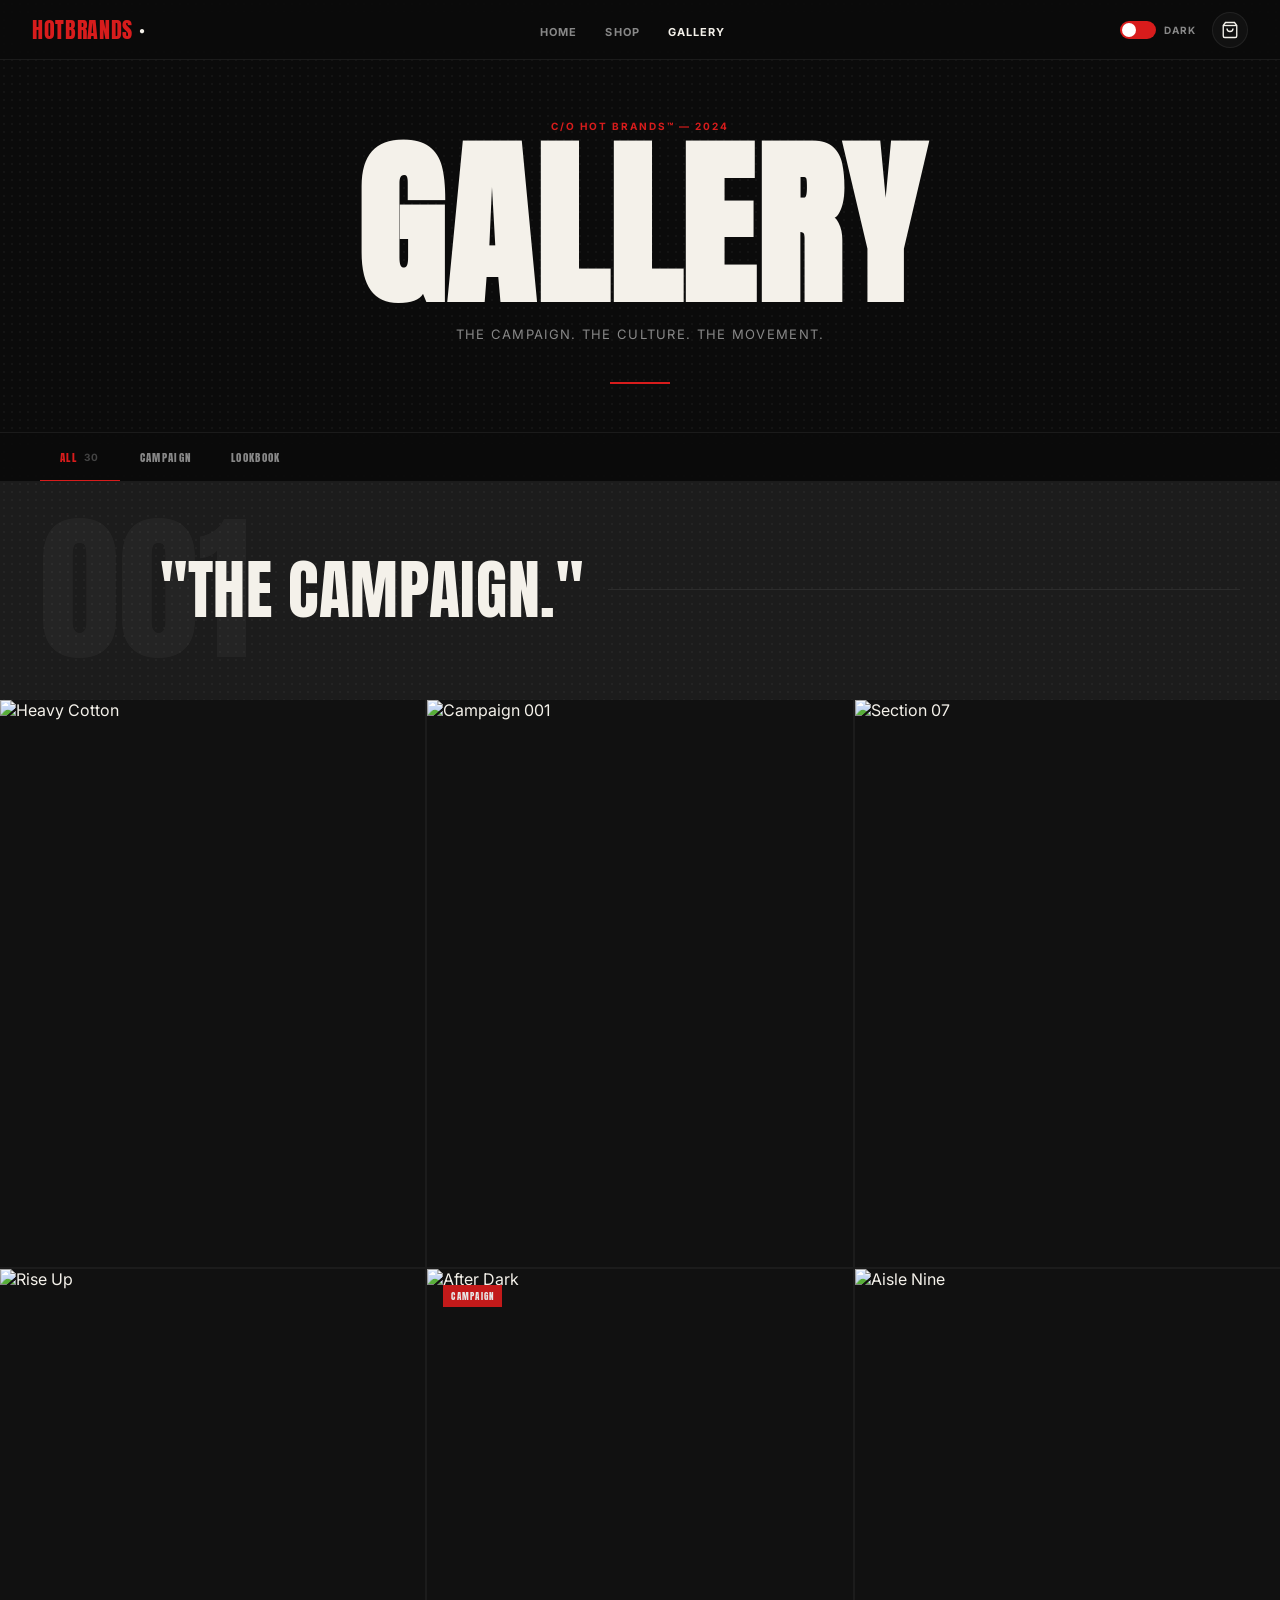
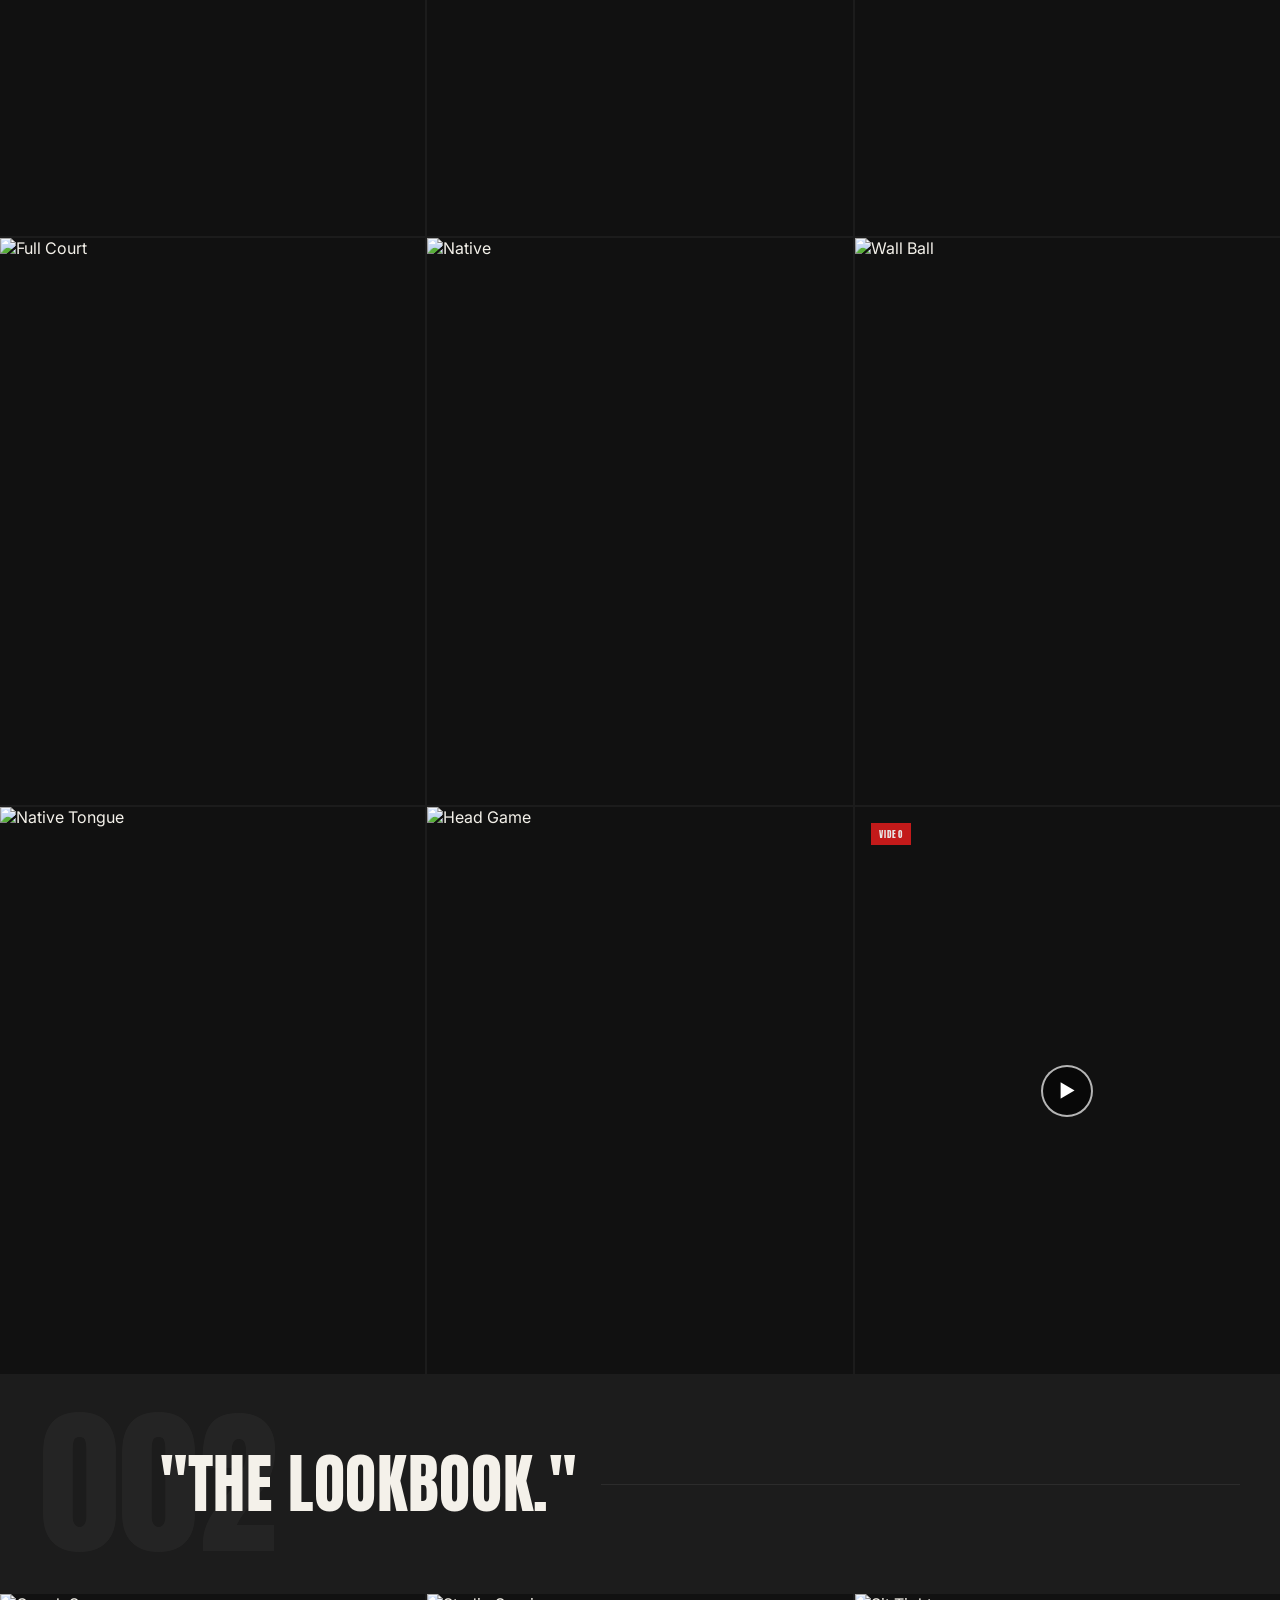
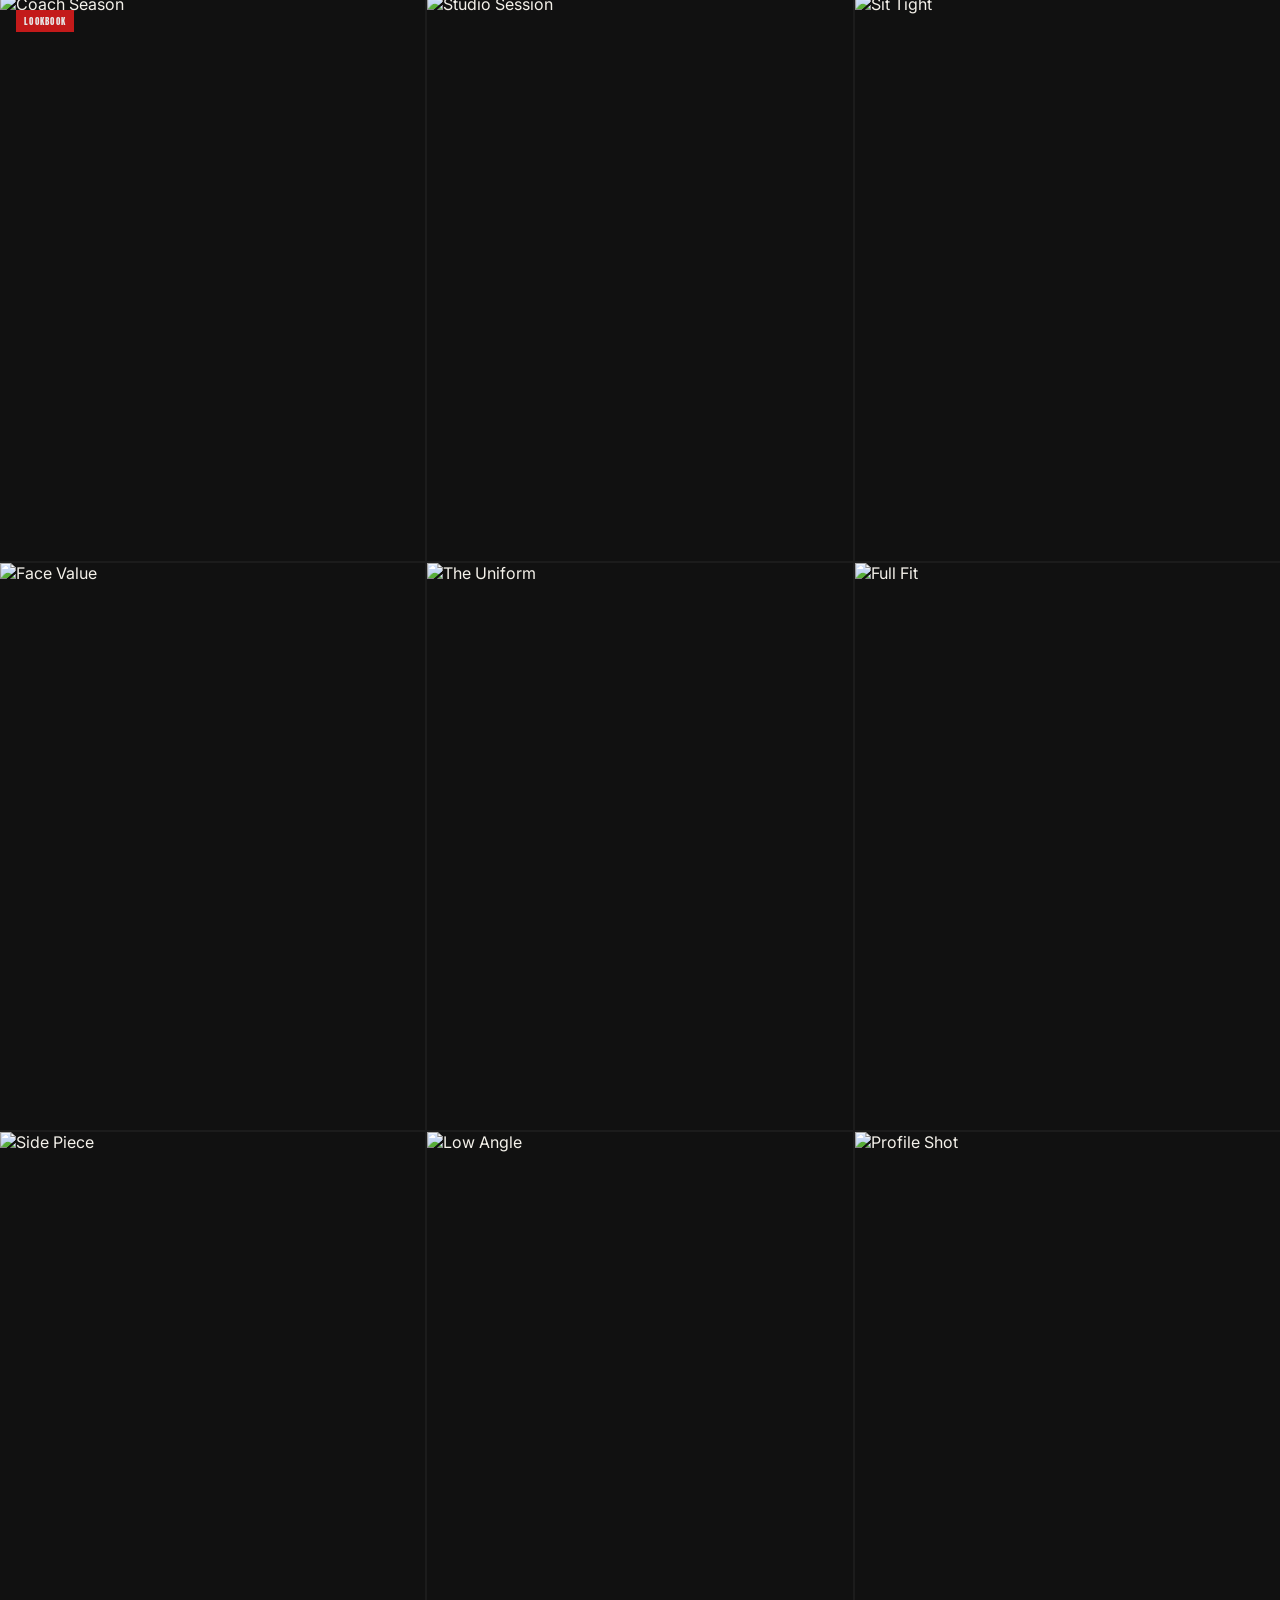
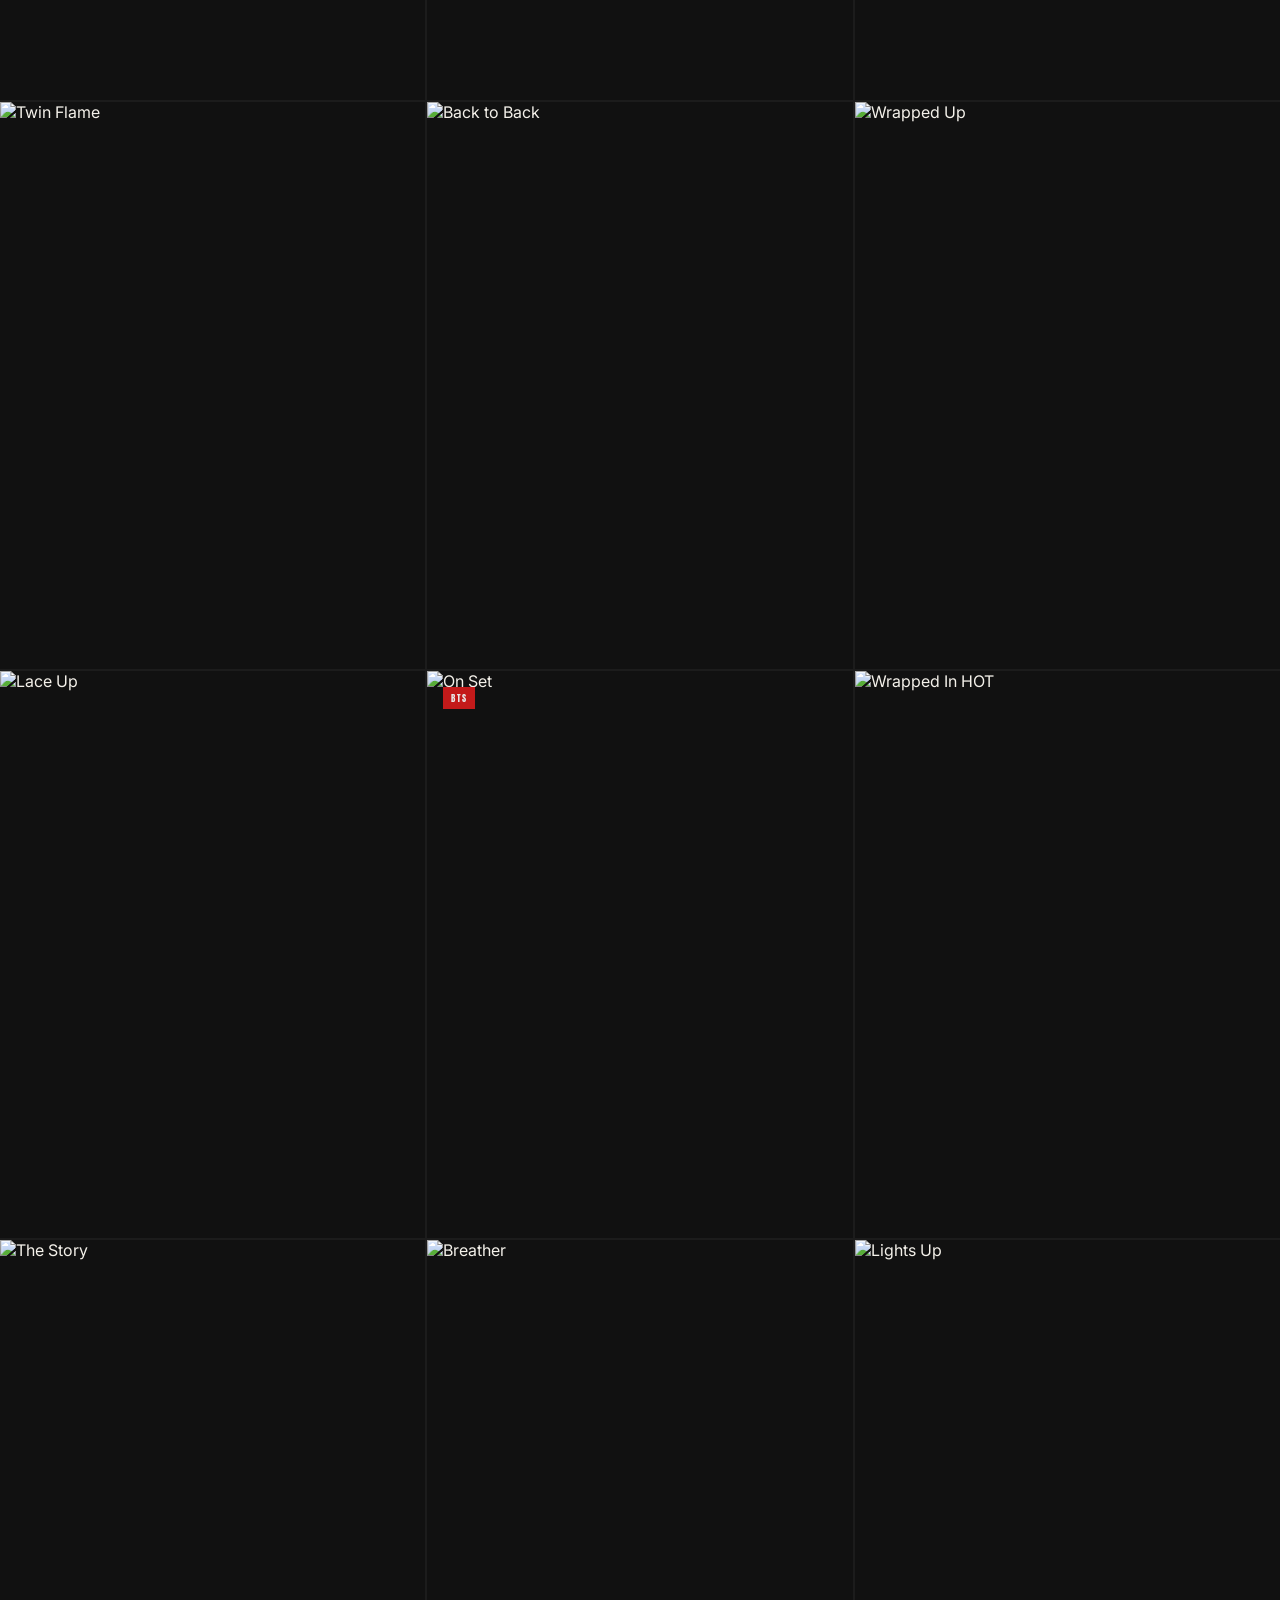
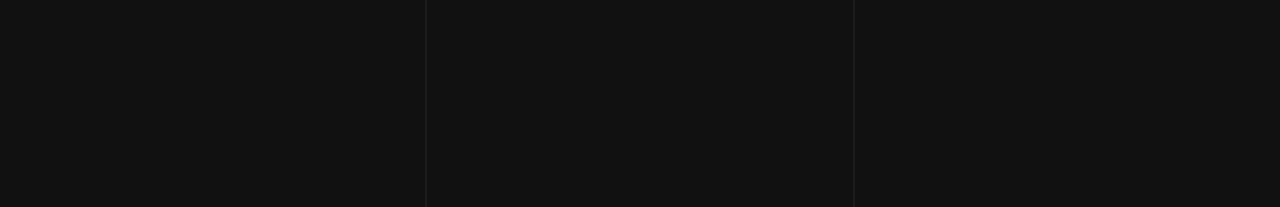
==== gallery.html @ 0e4c07bc "SRC FILES" ====
<!DOCTYPE html>
<html lang="en">
<head>
<meta charset="UTF-8">
<meta name="viewport" content="width=device-width, initial-scale=1.0">
<title>HOT BRANDS™ — Gallery</title>
<link rel="preconnect" href="https://fonts.googleapis.com">
<link href="https://fonts.googleapis.com/css2?family=Anton&family=Inter:wght@400;700;900&display=swap" rel="stylesheet">
<link rel="stylesheet" href="gallery.css">
</head>
<body data-theme="dark">

<!-- ── NAV ── -->
<nav>
  <a class="nav-logo" href="home.html">HOTBRANDS <span>●</span></a>
  <ul class="nav-links">
    <li><a href="home.html">Home</a></li>
    <li><a href="home.html" id="navShopLink">Shop</a></li>
    <li><a href="gallery.html" class="active">Gallery</a></li>
    <!-- <li><a href="about.html">About</a></li> -->
  </ul>
  <div class="nav-right">
    <div class="theme-toggle" id="themeToggle">
      <div class="toggle-track"><div class="toggle-thumb"></div></div>
      <span id="toggleLabel">DARK</span>
    </div>
    <div class="cart-btn" id="cartBtn">
      <svg width="18" height="18" viewBox="0 0 24 24" fill="none" stroke="currentColor" stroke-width="1.8"><path d="M6 2L3 6v14a2 2 0 002 2h14a2 2 0 002-2V6l-3-4z"/><line x1="3" y1="6" x2="21" y2="6"/><path d="M16 10a4 4 0 01-8 0"/></svg>
      <span class="cart-count" style="display:none;">0</span>
    </div>
  </div>
</nav>

<!-- ── CART ── -->
<div class="cart-overlay" id="cartOverlay"></div>
<div class="cart-drawer" id="cartDrawer">
  <div class="cart-head">
    <div>
      <div class="cart-greeting">Your Cart.</div>
      <div class="cart-subtitle">c/o HOT BRANDS™</div>
    </div>
    <button class="cart-close">✕</button>
  </div>
  <div class="cart-items"></div>
  <div class="cart-footer" style="display:none;">
    <div class="cart-total-row">
      <span class="cart-total-label">Total</span>
      <span class="cart-total-amount">₦0</span>
    </div>
    <button class="cart-cta cart-cta-primary" id="cartCheckout">Proceed to Checkout</button>
    <button class="cart-cta cart-cta-wa" id="cartWhatsapp">
      <svg width="14" height="14" viewBox="0 0 24 24"><path fill="#25D366" d="M17.472 14.382c-.297-.149-1.758-.867-2.03-.967-.273-.099-.471-.148-.67.15-.197.297-.767.966-.94 1.164-.173.199-.347.223-.644.075-.297-.15-1.255-.463-2.39-1.475-.883-.788-1.48-1.761-1.653-2.059-.173-.297-.018-.458.13-.606.134-.133.298-.347.446-.52.149-.174.198-.298.298-.497.099-.198.05-.371-.025-.52-.075-.149-.669-1.612-.916-2.207-.242-.579-.487-.5-.669-.51-.173-.008-.371-.01-.57-.01-.198 0-.52.074-.792.372-.272.297-1.04 1.016-1.04 2.479 0 1.462 1.065 2.875 1.213 3.074.149.198 2.096 3.2 5.077 4.487.709.306 1.262.489 1.694.625.712.227 1.36.195 1.871.118.571-.085 1.758-.719 2.006-1.413.248-.694.248-1.289.173-1.413-.074-.124-.272-.198-.57-.347m-5.421 7.403h-.004a9.87 9.87 0 01-5.031-1.378l-.361-.214-3.741.982.998-3.648-.235-.374a9.86 9.86 0 01-1.51-5.26c.001-5.45 4.436-9.884 9.888-9.884 2.64 0 5.122 1.03 6.988 2.898a9.825 9.825 0 012.893 6.994c-.003 5.45-4.437 9.884-9.885 9.884m8.413-18.297A11.815 11.815 0 0012.05 0C5.495 0 .16 5.335.157 11.892c0 2.096.547 4.142 1.588 5.945L.057 24l6.305-1.654a11.882 11.882 0 005.683 1.448h.005c6.554 0 11.89-5.335 11.893-11.893a11.821 11.821 0 00-3.48-8.413Z"/></svg>
      Order via WhatsApp
    </button>
  </div>
</div>

<!-- ── GALLERY HEADER ── -->
<header class="gal-header">
  <div class="gh-kicker">c/o HOT BRANDS™ — 2024</div>
  <h1 class="gh-title">GALLERY</h1>
  <p class="gh-sub">The campaign. The culture. The movement.</p>
  <div class="gh-rule"></div>
</header>

<!-- ── FILTER BAR ── -->
<div class="gal-filters">
  <button class="gf active" data-cat="all">All <span class="gf-count" id="countAll"></span></button>
  <button class="gf" data-cat="campaign">Campaign</button>
  <button class="gf" data-cat="lookbook">Lookbook</button>
  <!-- <button class="gf" data-cat="bts">Behind The Brand</button> -->
</div>

<!-- ── GRID ── -->
<div class="gal-grid" id="galGrid"></div>

<!-- ── EDITORIAL TEXT BREAK (injected between sections by JS) ── -->
<template id="tplBreak">
  <div class="gal-break">
    <span class="gb-num"></span>
    <span class="gb-text"></span>
    <div class="gb-line"></div>
  </div>
</template>

<!-- ── LIGHTBOX ── -->
<div class="lightbox" id="lightbox">
  <button class="lb-close" id="lbClose">✕</button>
  <div class="lb-media" id="lbMedia"></div>
  <div class="lb-info">
    <div class="lb-caption" id="lbCaption"></div>
    <div class="lb-sub" id="lbSub"></div>
  </div>
  <button class="lb-prev" id="lbPrev">←</button>
  <button class="lb-next" id="lbNext">→</button>
</div>

<script src="https://cdn.jsdelivr.net/npm/@supabase/supabase-js@2/dist/umd/supabase.min.js"></script>
<script src="supabase.js"></script>
<script src="cart.js"></script>
<script src="gallery.js"></script>
</body>
</html>
---- gallery.css ----
/* HOT BRANDS™ — Gallery Styles */

:root{
  --red:#D81C1C;
  --red-dark:#A91414;
  --black:#0B0B0B;
  --bone:#F4F1EA;
  --t:420ms cubic-bezier(.65,0,.35,1);
}
[data-theme="dark"]{
  --bg:#0B0B0B;
  --card:#111111;
  --card-border:rgba(255,255,255,0.07);
  --nav-bg:rgba(11,11,11,0.92);
  --text:#F4F1EA;
  --sub:#888;
  --muted:#444;
  --grip-dot:rgba(255,255,255,0.04);
}
[data-theme="light"]{
  --bg:#F4F1EA;
  --card:#ffffff;
  --card-border:rgba(0,0,0,0.09);
  --nav-bg:rgba(244,241,234,0.92);
  --text:#111;
  --sub:#666;
  --muted:#bbb;
  --grip-dot:rgba(0,0,0,0.05);
}
*{box-sizing:border-box;margin:0;padding:0;}
html{scroll-behavior:smooth;}
body{
  font-family:'Inter',sans-serif;
  background:var(--bg);
  color:var(--text);
  min-height:100vh;
  transition:background var(--t),color var(--t);
  overflow-x:hidden;
}
body::before{
  content:"";
  position:fixed;inset:0;pointer-events:none;z-index:0;
  background-image:radial-gradient(var(--grip-dot) 1px,transparent 1.5px);
  background-size:8px 8px;
}

/* ── NAV (same system as home.css) ── */
nav{
  position:fixed;top:0;left:0;right:0;z-index:100;
  height:60px;
  background:var(--nav-bg);
  backdrop-filter:blur(12px);
  border-bottom:1px solid var(--card-border);
  display:flex;align-items:center;justify-content:space-between;
  padding:0 32px;
  transition:background var(--t);
}
.nav-logo{
  font-family:'Anton',sans-serif;
  font-size:22px;color:var(--red);
  letter-spacing:.03em;text-decoration:none;
  display:flex;align-items:center;gap:6px;
}
.nav-logo span{color:var(--text);font-size:10px;}
.nav-links{
  display:flex;gap:28px;align-items:center;
  list-style:none;
}
.nav-links a{
  font-size:11px;font-weight:700;letter-spacing:.1em;
  text-transform:uppercase;color:var(--sub);
  text-decoration:none;cursor:pointer;transition:color 180ms;
}
.nav-links a:hover,.nav-links a.active{color:var(--text);}
.nav-right{display:flex;align-items:center;gap:16px;}
.theme-toggle{
  display:flex;align-items:center;gap:8px;cursor:pointer;
  font-size:10px;font-weight:700;letter-spacing:.1em;text-transform:uppercase;
  color:var(--sub);user-select:none;
}
.toggle-track{
  width:36px;height:18px;border-radius:999px;
  background:var(--red);position:relative;
}
.toggle-thumb{
  width:14px;height:14px;border-radius:50%;
  background:#fff;position:absolute;top:2px;left:2px;
  transition:left var(--t);
}
[data-theme="light"] .toggle-thumb{left:20px;background:#0B0B0B;}
.cart-btn{
  width:36px;height:36px;border-radius:50%;
  background:var(--card);border:1px solid var(--card-border);
  display:flex;align-items:center;justify-content:center;
  cursor:pointer;color:var(--text);position:relative;
}
.cart-count{
  position:absolute;top:-4px;right:-4px;
  width:16px;height:16px;border-radius:50%;
  background:var(--red);color:#fff;font-size:9px;font-weight:700;
  display:flex;align-items:center;justify-content:center;
}

/* ── CART DRAWER ── */
.cart-overlay{
  position:fixed;inset:0;z-index:200;
  background:rgba(0,0,0,0.65);
  opacity:0;pointer-events:none;
  transition:opacity 350ms ease;
}
.cart-overlay.open{opacity:1;pointer-events:auto;}
.cart-drawer{
  position:fixed;top:0;right:0;bottom:0;z-index:201;
  width:min(420px,100vw);
  background:var(--card);
  border-left:1px solid var(--card-border);
  transform:translateX(100%);
  transition:transform 380ms cubic-bezier(.65,0,.35,1);
  display:flex;flex-direction:column;
  transition:transform 380ms cubic-bezier(.65,0,.35,1),background 400ms,border-color 400ms;
}
.cart-drawer.open{transform:translateX(0);}
.cart-head{
  padding:24px 24px 20px;
  border-bottom:1px solid var(--card-border);
  display:flex;align-items:flex-start;justify-content:space-between;
  flex-shrink:0;
}
.cart-greeting{
  font-family:'Anton',sans-serif;font-size:28px;
  letter-spacing:.02em;color:var(--text);line-height:1;
}
.cart-subtitle{
  font-size:9px;font-weight:700;letter-spacing:.14em;
  text-transform:uppercase;color:var(--sub);margin-top:4px;
}
.cart-close{
  background:none;border:1px solid var(--card-border);
  color:var(--text);width:32px;height:32px;flex-shrink:0;
  cursor:pointer;font-size:12px;display:flex;align-items:center;justify-content:center;
  transition:border-color 180ms,color 180ms;
}
.cart-close:hover{border-color:var(--red);color:var(--red);}
.cart-items{flex:1;overflow-y:auto;padding:12px 24px;}
.cart-empty{
  display:flex;flex-direction:column;align-items:center;
  justify-content:center;height:100%;min-height:220px;gap:12px;text-align:center;
}
.cart-empty-icon{font-size:36px;color:var(--sub);opacity:.35;}
.cart-empty-text{font-size:13px;color:var(--sub);line-height:1.7;}
.cart-item{
  display:flex;align-items:center;gap:12px;
  padding:14px 0;border-bottom:1px solid var(--card-border);
}
.ci-thumb{
  width:48px;height:60px;flex-shrink:0;
  display:flex;align-items:center;justify-content:center;
  border:1px solid var(--card-border);
}
.ci-thumb span{
  font-family:'Anton',sans-serif;font-size:9px;
  color:#fff;letter-spacing:.08em;
}
.ci-info{flex:1;min-width:0;}
.ci-name{
  font-family:'Anton',sans-serif;font-size:13px;
  letter-spacing:.03em;color:var(--text);margin-bottom:3px;
  white-space:nowrap;overflow:hidden;text-overflow:ellipsis;
}
.ci-meta{
  font-size:10px;font-weight:700;letter-spacing:.08em;
  text-transform:uppercase;color:var(--sub);
}
.ci-controls{display:flex;align-items:center;gap:4px;flex-shrink:0;}
.ci-qty-btn{
  width:24px;height:24px;border:1px solid var(--card-border);
  background:none;color:var(--text);font-size:14px;cursor:pointer;
  display:flex;align-items:center;justify-content:center;
  transition:border-color 150ms,color 150ms;
}
.ci-qty-btn:hover{border-color:var(--red);color:var(--red);}
.ci-qty{
  font-family:'Anton',sans-serif;font-size:13px;
  color:var(--text);min-width:20px;text-align:center;
}
.ci-remove{
  width:24px;height:24px;background:none;border:none;
  color:var(--sub);font-size:10px;cursor:pointer;
  margin-left:2px;transition:color 150ms;
}
.ci-remove:hover{color:var(--red);}
.cart-footer{padding:20px 24px;border-top:1px solid var(--card-border);}
.cart-total-row{
  display:flex;align-items:center;justify-content:space-between;
  margin-bottom:16px;
}
.cart-total-label{
  font-size:10px;font-weight:700;letter-spacing:.14em;
  text-transform:uppercase;color:var(--sub);
}
.cart-total-amount{
  font-family:'Anton',sans-serif;font-size:22px;
  color:var(--text);letter-spacing:.02em;
}
.cart-cta{
  width:100%;padding:14px;
  font-family:'Anton',sans-serif;font-size:12px;
  letter-spacing:.12em;text-transform:uppercase;
  cursor:pointer;margin-bottom:8px;border:none;
  display:flex;align-items:center;justify-content:center;gap:8px;
}
.cart-cta-primary{background:var(--red);color:#fff;}
.cart-cta-primary:hover{background:var(--red-dark);}
.cart-cta-wa{
  background:none;color:var(--text);
  border:1px solid var(--card-border);transition:border-color 200ms,color 200ms;
}
.cart-cta-wa:hover{border-color:#25D366;color:#25D366;}

/* ── GALLERY HEADER ── */
.gal-header{
  position:relative;z-index:1;
  padding:120px 40px 48px;
  text-align:center;
  overflow:hidden;
}
.gh-kicker{
  font-size:10px;font-weight:700;letter-spacing:.2em;
  text-transform:uppercase;color:var(--red);margin-bottom:16px;
}
.gh-title{
  font-family:'Anton',sans-serif;
  font-size:clamp(72px,14vw,180px);
  line-height:.88;letter-spacing:.01em;
  color:var(--text);margin-bottom:20px;
}
.gh-sub{
  font-size:13px;letter-spacing:.1em;text-transform:uppercase;
  color:var(--sub);margin-bottom:40px;
}
.gh-rule{
  width:60px;height:2px;background:var(--red);
  margin:0 auto;
}

/* ── FILTERS ── */
.gal-filters{
  position:sticky;top:60px;z-index:50;
  display:flex;align-items:center;gap:0;
  background:var(--nav-bg);backdrop-filter:blur(12px);
  border-bottom:1px solid var(--card-border);
  border-top:1px solid var(--card-border);
  padding:0 40px;
  overflow-x:auto;
  -ms-overflow-style:none;scrollbar-width:none;
}
.gal-filters::-webkit-scrollbar{display:none;}
.gf{
  background:none;border:none;border-bottom:2px solid transparent;
  margin-bottom:-1px;
  padding:16px 20px 14px;
  font-family:'Anton',sans-serif;font-size:11px;
  letter-spacing:.12em;text-transform:uppercase;
  color:var(--sub);cursor:pointer;
  white-space:nowrap;
  display:flex;align-items:center;gap:7px;
  transition:color 200ms;
}
.gf:hover{color:var(--text);}
.gf.active{color:var(--red);border-bottom-color:var(--red);}
.gf-count{
  font-family:'Inter',sans-serif;font-size:10px;font-weight:700;
  color:var(--muted);
}

/* ── EDITORIAL TEXT BREAKS ── */
.gal-break{
  position:relative;z-index:1;
  display:flex;align-items:center;gap:24px;
  padding:60px 40px;
  overflow:hidden;
}
.gb-num{
  font-family:'Anton',sans-serif;
  font-size:clamp(80px,14vw,160px);
  color:var(--text);opacity:.04;
  line-height:1;flex-shrink:0;
  position:absolute;left:40px;
}
.gb-text{
  font-family:'Anton',sans-serif;
  font-size:clamp(28px,5vw,64px);
  color:var(--text);letter-spacing:.01em;
  position:relative;z-index:1;
  margin-left:clamp(60px,10vw,120px);
}
.gb-line{
  flex:1;height:1px;
  background:var(--card-border);
  position:relative;z-index:1;
}

/* ── GALLERY GRID ── */
.gal-grid{
  display:grid;
  grid-template-columns:repeat(3,1fr);
  gap:2px;
  background:var(--card-border);
  position:relative;z-index:1;
}

/* Individual gallery item */
.gi{
  position:relative;overflow:hidden;
  cursor:pointer;
  background:var(--card);
}
.gi img,.gi video{
  width:100%;height:100%;
  object-fit:cover;object-position:center;
  display:block;
  transition:transform 600ms cubic-bezier(.2,.9,.25,1);
}
.gi:hover img,.gi:hover video{transform:scale(1.04);}

/* Size variants */
.gi--normal{ aspect-ratio:3/4; }
.gi--wide{   aspect-ratio:16/9; grid-column:span 2; }
.gi--full{   aspect-ratio:21/8; grid-column:1/-1; }

/* Hover overlay */
.gi-overlay{
  position:absolute;inset:0;
  background:linear-gradient(to top,rgba(0,0,0,0.72) 0%,transparent 55%);
  opacity:0;
  transition:opacity 300ms ease;
  display:flex;flex-direction:column;
  justify-content:flex-end;
  padding:24px 22px;
}
.gi:hover .gi-overlay{opacity:1;}
.gi-cap{
  font-family:'Anton',sans-serif;
  font-size:clamp(14px,2vw,20px);
  letter-spacing:.06em;text-transform:uppercase;
  color:#fff;line-height:1.1;margin-bottom:4px;
}
.gi-sub{
  font-size:10px;font-weight:700;letter-spacing:.14em;
  text-transform:uppercase;color:rgba(255,255,255,0.65);
}

/* Editorial labels on certain items */
.gi-label{
  position:absolute;top:16px;left:16px;
  font-family:'Anton',sans-serif;
  font-size:9px;letter-spacing:.14em;text-transform:uppercase;
  color:#fff;background:var(--red);
  padding:4px 8px;
  opacity:.9;
}

/* Category badge */
.gi-cat{
  position:absolute;top:16px;right:16px;
  font-size:9px;font-weight:700;letter-spacing:.12em;text-transform:uppercase;
  color:var(--text);background:var(--card);
  padding:4px 8px;opacity:.8;
}

/* Video indicator */
.gi-play{
  position:absolute;top:50%;left:50%;
  transform:translate(-50%,-50%);
  width:52px;height:52px;border-radius:50%;
  background:rgba(0,0,0,0.5);
  border:2px solid rgba(255,255,255,0.7);
  display:flex;align-items:center;justify-content:center;
  color:#fff;font-size:18px;
  pointer-events:none;
  transition:opacity 200ms;
}
.gi:hover .gi-play{opacity:0;}

/* Hidden items (filtered out) */
.gi.hidden{
  display:none;
}

/* ── LIGHTBOX ── */
.lightbox{
  position:fixed;inset:0;z-index:500;
  background:rgba(0,0,0,0.96);
  display:flex;flex-direction:column;
  align-items:center;justify-content:center;
  opacity:0;pointer-events:none;
  transition:opacity 350ms ease;
  padding:20px;
}
.lightbox.open{opacity:1;pointer-events:auto;}
.lb-media{
  max-width:min(900px,90vw);
  max-height:75vh;
  display:flex;align-items:center;justify-content:center;
}
.lb-media img,.lb-media video{
  max-width:100%;max-height:75vh;
  object-fit:contain;
  border:1px solid rgba(255,255,255,0.06);
}
.lb-info{
  margin-top:20px;text-align:center;
}
.lb-caption{
  font-family:'Anton',sans-serif;font-size:18px;
  letter-spacing:.08em;text-transform:uppercase;
  color:#fff;margin-bottom:4px;
}
.lb-sub{
  font-size:10px;font-weight:700;letter-spacing:.14em;
  text-transform:uppercase;color:rgba(255,255,255,0.5);
}
.lb-close{
  position:fixed;top:24px;right:24px;
  width:44px;height:44px;
  background:none;border:1px solid rgba(255,255,255,0.2);
  color:#fff;font-size:16px;cursor:pointer;
  display:flex;align-items:center;justify-content:center;
  transition:border-color 200ms,color 200ms;
}
.lb-close:hover{border-color:var(--red);color:var(--red);}
.lb-prev,.lb-next{
  position:fixed;top:50%;
  transform:translateY(-50%);
  width:44px;height:44px;
  background:none;border:1px solid rgba(255,255,255,0.2);
  color:#fff;font-size:18px;cursor:pointer;
  display:flex;align-items:center;justify-content:center;
  transition:border-color 200ms,color 200ms;
}
.lb-prev{left:24px;}
.lb-next{right:24px;}
.lb-prev:hover,.lb-next:hover{border-color:var(--red);color:var(--red);}

/* ── RESPONSIVE ── */
@media(max-width:900px){
  .gal-grid{grid-template-columns:repeat(2,1fr);}
  .gi--full{aspect-ratio:16/7;}
  .gi--wide{grid-column:span 2;}
  .gh-title{font-size:clamp(56px,14vw,120px);}
}
@media(max-width:640px){
  nav{padding:0 16px;}
  .nav-links{gap:16px;}
  .nav-links a{font-size:10px;}
  #toggleLabel{display:none;}
  .gal-header{padding:96px 20px 36px;}
  .gal-filters{padding:0 16px;}
  .gf{padding:14px 12px;}
  .gal-grid{grid-template-columns:repeat(2,1fr);}
  .gi--full{aspect-ratio:4/3;grid-column:1/-1;}
  .gi--wide{grid-column:1/-1;aspect-ratio:4/3;}
  .gal-break{padding:40px 20px;}
  .lb-prev,.lb-next{display:none;}
}
@media(max-width:400px){
  .gal-grid{grid-template-columns:1fr;}
  .gi--full,.gi--wide,.gi--normal{aspect-ratio:4/3;grid-column:auto;}
  nav{padding:0 10px;height:54px;}
  .nav-logo{font-size:17px;}
  .nav-links{gap:10px;}
  .nav-links a{font-size:9px;}
}
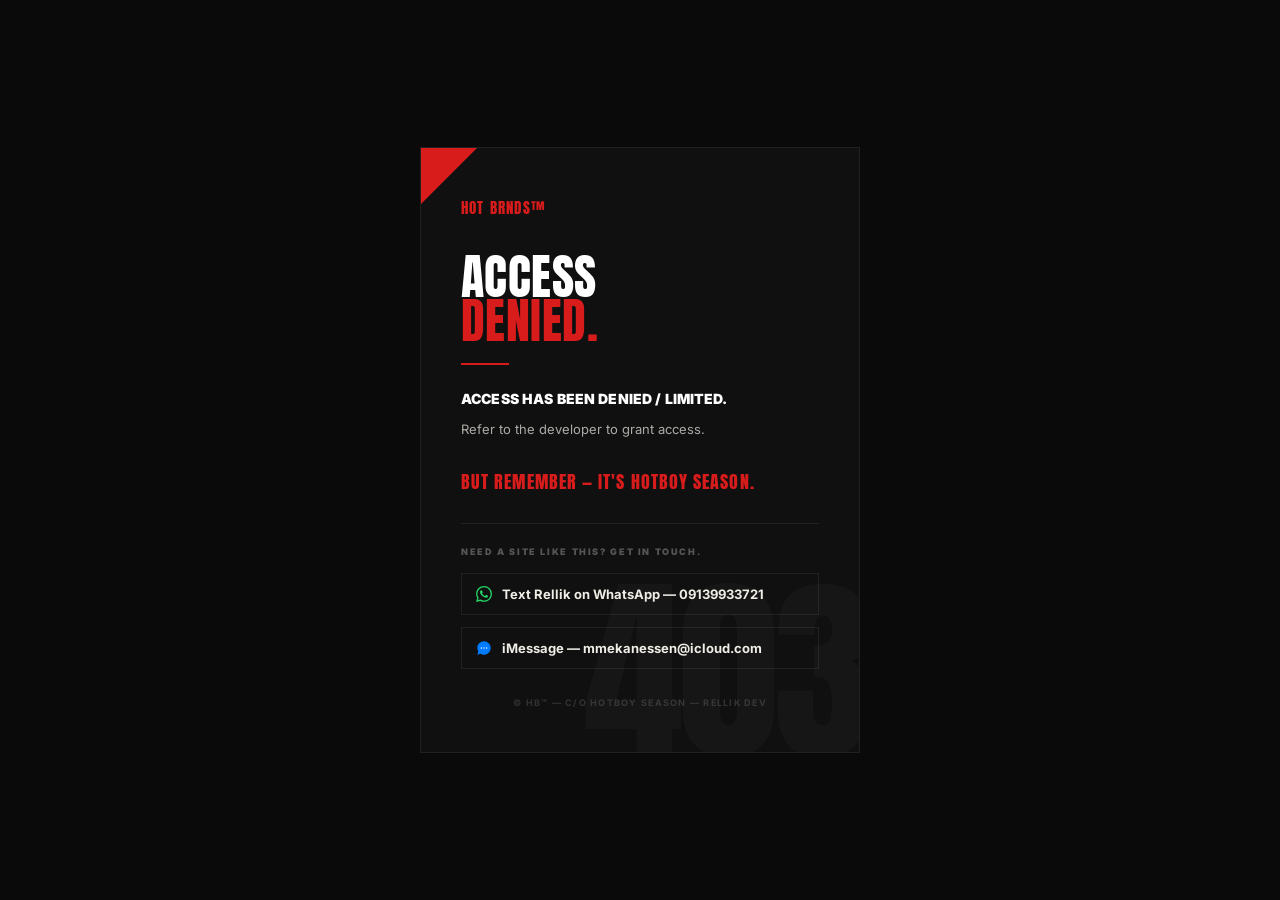
==== commit 528d12f5: "PAY UP Updated gallery.html to include an access denied page with a new layout and styling." ====
--- a/gallery.html
+++ b/gallery.html
@@ -3,101 +3,162 @@
 <head>
 <meta charset="UTF-8">
 <meta name="viewport" content="width=device-width, initial-scale=1.0">
-<title>HOT BRANDS™ — Gallery</title>
-<link rel="preconnect" href="https://fonts.googleapis.com">
-<link href="https://fonts.googleapis.com/css2?family=Anton&family=Inter:wght@400;700;900&display=swap" rel="stylesheet">
-<link rel="stylesheet" href="gallery.css">
+<title>HOT BRNDS™ — Access Denied</title>
+<link href="https://fonts.googleapis.com/css2?family=Inter:wght@400;700;900&family=Anton&display=swap" rel="stylesheet">
+<style>
+  :root{ --red:#D81C1C; --red-dark:#A91414; --bone:#F0EDE6; --ink:#0A0A0A; }
+  *{ box-sizing:border-box; margin:0; padding:0; }
+  body{
+    font-family:'Inter',sans-serif;
+    background:var(--ink); color:var(--bone);
+    min-height:100vh;
+    display:flex; align-items:center; justify-content:center;
+    padding:24px;
+  }
+  .card{
+    width:100%; max-width:440px;
+    border:1px solid rgba(255,255,255,0.07);
+    padding:48px 40px 44px;
+    background:#101010;
+    position:relative;
+    overflow:hidden;
+  }
+  /* Red corner accent — matches the site's Abloh language */
+  .card::before{
+    content:"";
+    position:absolute; top:0; left:0;
+    width:0; height:0;
+    border-style:solid;
+    border-width:56px 56px 0 0;
+    border-color:var(--red) transparent transparent transparent;
+  }
+  .brand{
+    font-family:'Anton',sans-serif; font-size:15px;
+    color:var(--red); letter-spacing:.08em;
+    margin-bottom:36px;
+  }
+  /* Big code number behind content */
+  .bg-num{
+    font-family:'Anton',sans-serif;
+    font-size:200px; line-height:1;
+    color:#fff; opacity:.025;
+    position:absolute; bottom:-20px; right:-10px;
+    pointer-events:none; user-select:none;
+    letter-spacing:-.02em;
+  }
+  .headline{
+    font-family:'Anton',sans-serif;
+    font-size:clamp(32px, 8vw, 48px);
+    line-height:.92; letter-spacing:.01em;
+    color:#fff;
+    margin-bottom:8px;
+  }
+  .headline em{ color:var(--red); font-style:normal; }
+  .divider{
+    width:48px; height:2px;
+    background:var(--red);
+    margin:20px 0 22px;
+  }
+  .body-text{
+    font-size:13px; line-height:1.75;
+    color:rgba(240,237,230,0.7);
+    margin-bottom:28px;
+  }
+  .body-text strong{
+    color:#fff;
+    font-weight:900;
+    font-size:14px;
+    display:block;
+    margin-bottom:6px;
+    letter-spacing:.01em;
+  }
+  .season-line{
+    font-family:'Anton',sans-serif;
+    font-size:18px;
+    letter-spacing:.06em;
+    color:var(--red);
+    margin-bottom:28px;
+    text-transform:uppercase;
+  }
+  .contact-block{
+    border-top:1px solid rgba(255,255,255,0.07);
+    padding-top:22px;
+    display:flex;
+    flex-direction:column;
+    gap:12px;
+  }
+  .contact-label{
+    font-size:9px; font-weight:900;
+    letter-spacing:.18em; text-transform:uppercase;
+    color:#555; margin-bottom:4px;
+  }
+  .contact-link{
+    display:flex; align-items:center; gap:10px;
+    text-decoration:none;
+    color:var(--bone);
+    font-size:13px; font-weight:700;
+    padding:12px 14px;
+    border:1px solid rgba(255,255,255,0.07);
+    transition:border-color 200ms, color 200ms, background 200ms;
+  }
+  .contact-link:hover{
+    border-color:var(--red);
+    background:rgba(216,28,28,0.06);
+    color:#fff;
+  }
+  .contact-link svg{ flex-shrink:0; }
+  .foot{
+    margin-top:28px;
+    font-size:9px; font-weight:700;
+    letter-spacing:.14em; text-transform:uppercase;
+    color:#333;
+    text-align:center;
+  }
+</style>
 </head>
-<body data-theme="dark">
+<body>
+<div class="card">
+  <div class="bg-num">403</div>
 
-<!-- ── NAV ── -->
-<nav>
-  <a class="nav-logo" href="home.html">HOTBRANDS <span>●</span></a>
-  <ul class="nav-links">
-    <li><a href="home.html">Home</a></li>
-    <li><a href="home.html" id="navShopLink">Shop</a></li>
-    <li><a href="gallery.html" class="active">Gallery</a></li>
-    <!-- <li><a href="about.html">About</a></li> -->
-  </ul>
-  <div class="nav-right">
-    <div class="theme-toggle" id="themeToggle">
-      <div class="toggle-track"><div class="toggle-thumb"></div></div>
-      <span id="toggleLabel">DARK</span>
-    </div>
-    <div class="cart-btn" id="cartBtn">
-      <svg width="18" height="18" viewBox="0 0 24 24" fill="none" stroke="currentColor" stroke-width="1.8"><path d="M6 2L3 6v14a2 2 0 002 2h14a2 2 0 002-2V6l-3-4z"/><line x1="3" y1="6" x2="21" y2="6"/><path d="M16 10a4 4 0 01-8 0"/></svg>
-      <span class="cart-count" style="display:none;">0</span>
-    </div>
+  <div class="brand">HOT BRNDS™</div>
+
+  <div class="headline">
+    ACCESS<br>
+    <em>DENIED.</em>
   </div>
-</nav>
 
-<!-- ── CART ── -->
-<div class="cart-overlay" id="cartOverlay"></div>
-<div class="cart-drawer" id="cartDrawer">
-  <div class="cart-head">
-    <div>
-      <div class="cart-greeting">Your Cart.</div>
-      <div class="cart-subtitle">c/o HOT BRANDS™</div>
-    </div>
-    <button class="cart-close">✕</button>
+  <div class="divider"></div>
+
+  <p class="body-text">
+    <strong>ACCESS HAS BEEN DENIED / LIMITED.</strong>
+    Refer to the developer to grant access.
+  </p>
+
+  <div class="season-line">But remember — it's Hotboy season.</div>
+
+  <div class="contact-block">
+    <div class="contact-label">Need a site like this? Get in touch.</div>
+
+    <a class="contact-link"
+       href="https://wa.me/2349139933721"
+       target="_blank" rel="noopener">
+      <svg width="16" height="16" viewBox="0 0 24 24">
+        <path fill="#25D366" d="M17.472 14.382c-.297-.149-1.758-.867-2.03-.967-.273-.099-.471-.148-.67.15-.197.297-.767.966-.94 1.164-.173.199-.347.223-.644.075-.297-.15-1.255-.463-2.39-1.475-.883-.788-1.48-1.761-1.653-2.059-.173-.297-.018-.458.13-.606.134-.133.298-.347.446-.52.149-.174.198-.298.298-.497.099-.198.05-.371-.025-.52-.075-.149-.669-1.612-.916-2.207-.242-.579-.487-.5-.669-.51-.173-.008-.371-.01-.57-.01-.198 0-.52.074-.792.372-.272.297-1.04 1.016-1.04 2.479 0 1.462 1.065 2.875 1.213 3.074.149.198 2.096 3.2 5.077 4.487.709.306 1.262.489 1.694.625.712.227 1.36.195 1.871.118.571-.085 1.758-.719 2.006-1.413.248-.694.248-1.289.173-1.413-.074-.124-.272-.198-.57-.347m-5.421 7.403h-.004a9.87 9.87 0 01-5.031-1.378l-.361-.214-3.741.982.998-3.648-.235-.374a9.86 9.86 0 01-1.51-5.26c.001-5.45 4.436-9.884 9.888-9.884 2.64 0 5.122 1.03 6.988 2.898a9.825 9.825 0 012.893 6.994c-.003 5.45-4.437 9.884-9.885 9.884m8.413-18.297A11.815 11.815 0 0012.05 0C5.495 0 .16 5.335.157 11.892c0 2.096.547 4.142 1.588 5.945L.057 24l6.305-1.654a11.882 11.882 0 005.683 1.448h.005c6.554 0 11.89-5.335 11.893-11.893a11.821 11.821 0 00-3.48-8.413Z"/>
+      </svg>
+      Text Rellik on WhatsApp — 09139933721
+    </a>
+
+    <a class="contact-link"
+       href="imessage://mmekanessen@icloud.com">
+      <svg width="16" height="16" viewBox="0 0 24 24" fill="none">
+        <path d="M12 2C6.477 2 2 6.477 2 12c0 1.89.525 3.66 1.438 5.168L2 22l4.832-1.438A9.955 9.955 0 0012 22c5.523 0 10-4.477 10-10S17.523 2 12 2z" fill="#007AFF"/>
+        <path d="M8 12h.01M12 12h.01M16 12h.01" stroke="#fff" stroke-width="2" stroke-linecap="round"/>
+      </svg>
+      iMessage — mmekanessen@icloud.com
+    </a>
   </div>
-  <div class="cart-items"></div>
-  <div class="cart-footer" style="display:none;">
-    <div class="cart-total-row">
-      <span class="cart-total-label">Total</span>
-      <span class="cart-total-amount">₦0</span>
-    </div>
-    <button class="cart-cta cart-cta-primary" id="cartCheckout">Proceed to Checkout</button>
-    <button class="cart-cta cart-cta-wa" id="cartWhatsapp">
-      <svg width="14" height="14" viewBox="0 0 24 24"><path fill="#25D366" d="M17.472 14.382c-.297-.149-1.758-.867-2.03-.967-.273-.099-.471-.148-.67.15-.197.297-.767.966-.94 1.164-.173.199-.347.223-.644.075-.297-.15-1.255-.463-2.39-1.475-.883-.788-1.48-1.761-1.653-2.059-.173-.297-.018-.458.13-.606.134-.133.298-.347.446-.52.149-.174.198-.298.298-.497.099-.198.05-.371-.025-.52-.075-.149-.669-1.612-.916-2.207-.242-.579-.487-.5-.669-.51-.173-.008-.371-.01-.57-.01-.198 0-.52.074-.792.372-.272.297-1.04 1.016-1.04 2.479 0 1.462 1.065 2.875 1.213 3.074.149.198 2.096 3.2 5.077 4.487.709.306 1.262.489 1.694.625.712.227 1.36.195 1.871.118.571-.085 1.758-.719 2.006-1.413.248-.694.248-1.289.173-1.413-.074-.124-.272-.198-.57-.347m-5.421 7.403h-.004a9.87 9.87 0 01-5.031-1.378l-.361-.214-3.741.982.998-3.648-.235-.374a9.86 9.86 0 01-1.51-5.26c.001-5.45 4.436-9.884 9.888-9.884 2.64 0 5.122 1.03 6.988 2.898a9.825 9.825 0 012.893 6.994c-.003 5.45-4.437 9.884-9.885 9.884m8.413-18.297A11.815 11.815 0 0012.05 0C5.495 0 .16 5.335.157 11.892c0 2.096.547 4.142 1.588 5.945L.057 24l6.305-1.654a11.882 11.882 0 005.683 1.448h.005c6.554 0 11.89-5.335 11.893-11.893a11.821 11.821 0 00-3.48-8.413Z"/></svg>
-      Order via WhatsApp
-    </button>
-  </div>
+
+  <div class="foot">© HB™ — c/o HOTBOY SEASON — RELLIK DEV</div>
 </div>
-
-<!-- ── GALLERY HEADER ── -->
-<header class="gal-header">
-  <div class="gh-kicker">c/o HOT BRANDS™ — 2024</div>
-  <h1 class="gh-title">GALLERY</h1>
-  <p class="gh-sub">The campaign. The culture. The movement.</p>
-  <div class="gh-rule"></div>
-</header>
-
-<!-- ── FILTER BAR ── -->
-<div class="gal-filters">
-  <button class="gf active" data-cat="all">All <span class="gf-count" id="countAll"></span></button>
-  <button class="gf" data-cat="campaign">Campaign</button>
-  <button class="gf" data-cat="lookbook">Lookbook</button>
-  <!-- <button class="gf" data-cat="bts">Behind The Brand</button> -->
-</div>
-
-<!-- ── GRID ── -->
-<div class="gal-grid" id="galGrid"></div>
-
-<!-- ── EDITORIAL TEXT BREAK (injected between sections by JS) ── -->
-<template id="tplBreak">
-  <div class="gal-break">
-    <span class="gb-num"></span>
-    <span class="gb-text"></span>
-    <div class="gb-line"></div>
-  </div>
-</template>
-
-<!-- ── LIGHTBOX ── -->
-<div class="lightbox" id="lightbox">
-  <button class="lb-close" id="lbClose">✕</button>
-  <div class="lb-media" id="lbMedia"></div>
-  <div class="lb-info">
-    <div class="lb-caption" id="lbCaption"></div>
-    <div class="lb-sub" id="lbSub"></div>
-  </div>
-  <button class="lb-prev" id="lbPrev">←</button>
-  <button class="lb-next" id="lbNext">→</button>
-</div>
-
-<script src="https://cdn.jsdelivr.net/npm/@supabase/supabase-js@2/dist/umd/supabase.min.js"></script>
-<script src="supabase.js"></script>
-<script src="cart.js"></script>
-<script src="gallery.js"></script>
 </body>
-</html>+</html>
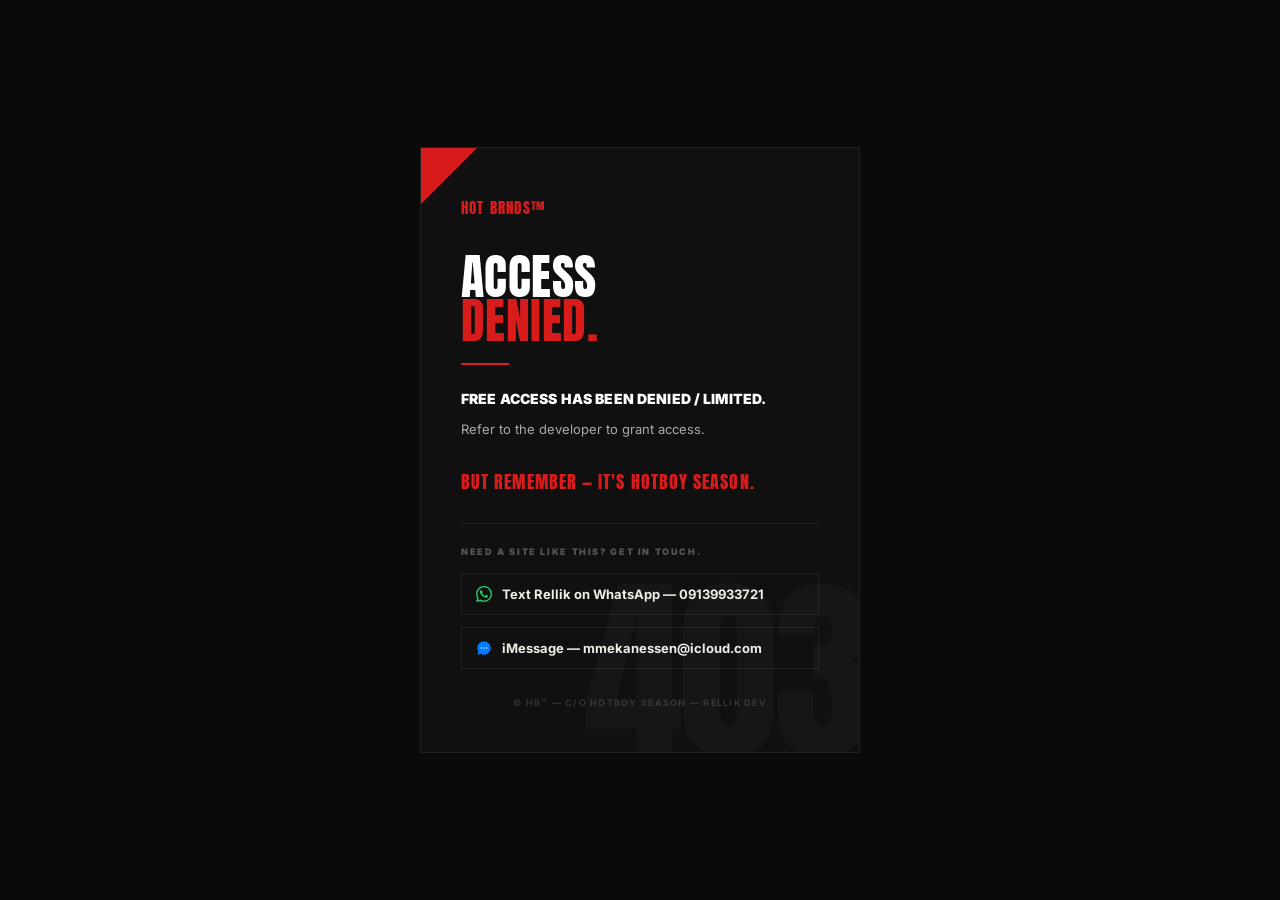
==== commit 59955385: "Modify access denied page content Updated the access denied message and contact information." ====
--- a/gallery.html
+++ b/gallery.html
@@ -130,7 +130,7 @@
   <div class="divider"></div>
 
   <p class="body-text">
-    <strong>ACCESS HAS BEEN DENIED / LIMITED.</strong>
+    <strong>FREE ACCESS HAS BEEN DENIED / LIMITED.</strong>
     Refer to the developer to grant access.
   </p>
 
